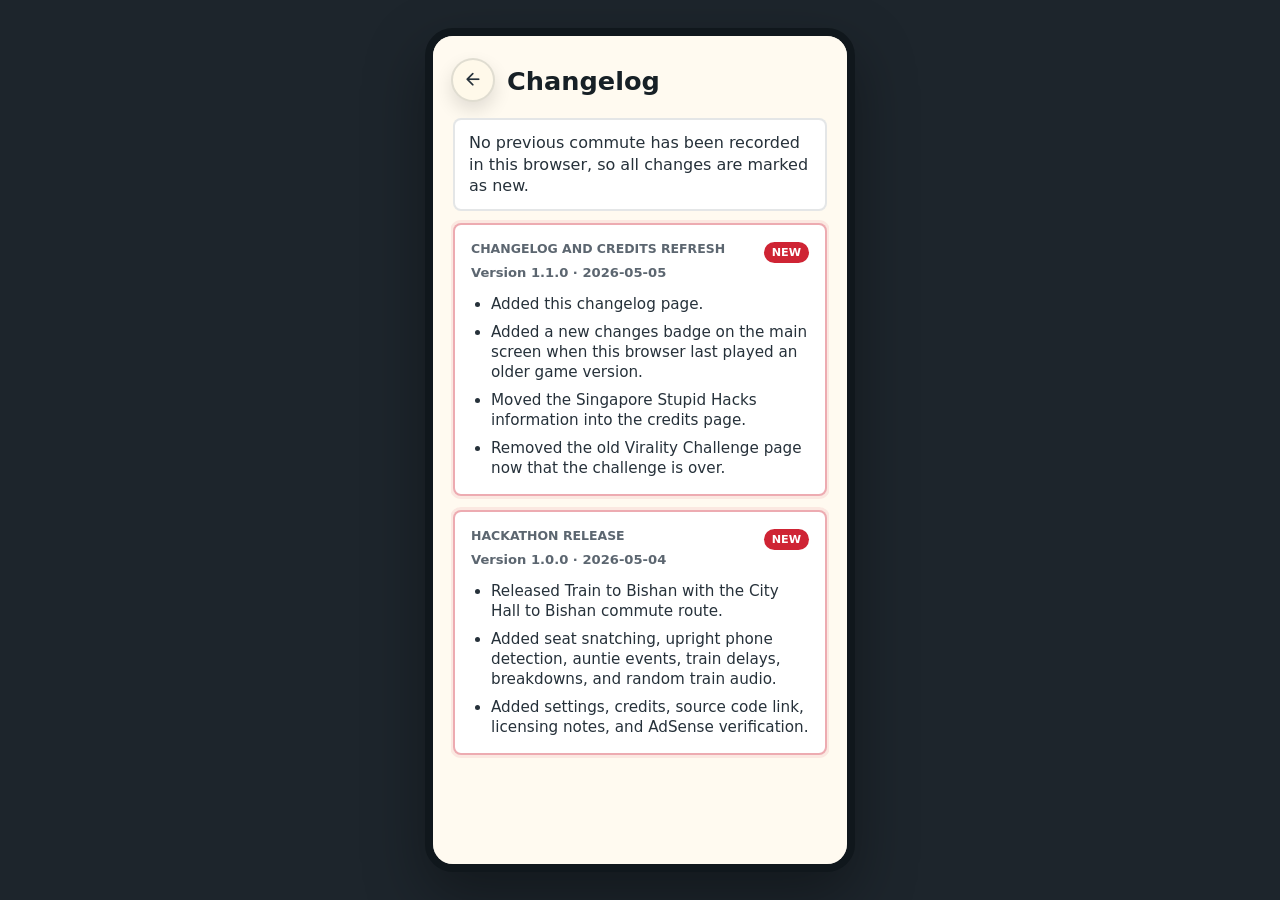
==== changelog.html @ c0b4711d "Add changelog page" ====
<!doctype html>
<html lang="en">
  <head>
    <meta charset="UTF-8" />
    <meta
      name="viewport"
      content="width=device-width, initial-scale=1.0, maximum-scale=1.0, user-scalable=no, viewport-fit=cover"
    />
    <title>Changelog - Train to Bishan</title>
    <script
      async
      src="https://pagead2.googlesyndication.com/pagead/js/adsbygoogle.js?client=ca-pub-7648547975816388"
      crossorigin="anonymous"
    ></script>
    <link rel="preconnect" href="https://fonts.googleapis.com" />
    <link rel="preconnect" href="https://fonts.gstatic.com" crossorigin />
    <link
      href="https://fonts.googleapis.com/css2?family=Material+Symbols+Rounded:opsz,wght,FILL,GRAD@24,600,0,0"
      rel="stylesheet"
    />
    <link
      href="https://fonts.googleapis.com/css2?family=Creepster&display=swap"
      rel="stylesheet"
    />
    <link rel="stylesheet" href="styles.css" />
  </head>
  <body>
    <main class="app-frame">
      <section class="credits-screen screen" aria-label="Train to Bishan changelog">
        <header class="settings-header">
          <a
            class="icon-button material-symbols-rounded menu-link"
            href="index.html"
            aria-label="Back to main screen"
          >
            arrow_back
          </a>
          <div>
            <h2>Changelog</h2>
          </div>
        </header>

        <div class="credits-content changelog-content">
          <p class="settings-note" id="changelogSummary">
            Loading changes...
          </p>
          <div class="changelog-list" id="changelogList"></div>
        </div>
      </section>
    </main>

    <script src="config/changelog.js"></script>
    <script src="changelog.js"></script>
  </body>
</html>
---- styles.css ----
:root {
  --ink: #172026;
  --muted: #5c6670;
  --paper: #f7f3eb;
  --platform: #d6d0c2;
  --track: #3a4046;
  --red: #cf2434;
  --green: #168060;
  --yellow: #f0c344;
  --blue: #276fbf;
  --panel: #fffaf0;
  --shadow: 0 18px 40px rgba(17, 24, 31, 0.22);
  font-family:
    Inter, ui-sans-serif, system-ui, -apple-system, BlinkMacSystemFont, "Segoe UI",
    sans-serif;
}

* {
  box-sizing: border-box;
}

html,
body {
  height: 100%;
  min-height: 100%;
  touch-action: manipulation;
  -webkit-text-size-adjust: 100%;
  text-size-adjust: 100%;
}

body {
  margin: 0;
  background: #1d252c;
  color: var(--ink);
  overflow: hidden;
}

button {
  border: 0;
  color: inherit;
  font: inherit;
  touch-action: manipulation;
  user-select: none;
  -webkit-user-select: none;
  -webkit-touch-callout: none;
}

.app-frame {
  position: relative;
  height: 100vh;
  height: 100svh;
  min-height: 0;
  overflow: hidden;
  touch-action: manipulation;
  background:
    linear-gradient(180deg, rgba(29, 37, 44, 0.15), rgba(29, 37, 44, 0.42)),
    var(--paper);
}

.device-indicator {
  position: absolute;
  top: max(16px, env(safe-area-inset-top));
  right: 16px;
  z-index: 30;
  display: grid;
  width: 44px;
  height: 44px;
  place-items: center;
  border: 2px solid rgba(38, 49, 58, 0.14);
  border-radius: 999px;
  background: rgba(255, 250, 240, 0.86);
  color: #26313a;
  box-shadow: 0 8px 18px rgba(0, 0, 0, 0.12);
  font-size: 1.45rem;
}

.material-symbols-rounded {
  font-family: "Material Symbols Rounded";
  font-style: normal;
  font-weight: normal;
  line-height: 1;
  letter-spacing: 0;
  text-transform: none;
  white-space: nowrap;
  word-wrap: normal;
  direction: ltr;
  font-feature-settings: "liga";
  -webkit-font-feature-settings: "liga";
  -webkit-font-smoothing: antialiased;
}

.screen[hidden],
.start-screen[hidden] {
  display: none !important;
}

.start-screen {
  display: grid;
  height: 100%;
  min-height: 0;
  align-content: center;
  justify-items: center;
  gap: 24px;
  padding: max(26px, env(safe-area-inset-top)) 20px max(22px, env(safe-area-inset-bottom));
  background:
    linear-gradient(180deg, rgba(23, 32, 38, 0.12), rgba(23, 32, 38, 0.36)),
    url("assets/city_hall_platform.png");
  background-position: center;
  background-size: cover;
  overflow: hidden;
  text-align: center;
}

.title-lockup {
  display: grid;
  gap: 10px;
  justify-items: center;
}

.title-lockup h1 {
  max-width: 8ch;
  margin: 0 auto;
  color: #fff2e2;
  font-family: Creepster, Impact, fantasy;
  font-size: clamp(3.3rem, 19vw, 5.8rem);
  font-weight: 400;
  letter-spacing: 0;
  line-height: 0.88;
  text-shadow:
    0 3px 0 rgba(23, 32, 38, 0.78),
    0 10px 24px rgba(159, 12, 28, 0.58),
    0 0 18px rgba(207, 36, 52, 0.42);
}

.title-lockup p {
  max-width: min(31ch, calc(100vw - 40px));
  margin: 0;
  color: #fffdf6;
  font-size: 1.05rem;
  font-weight: 850;
  line-height: 1.28;
  text-shadow: 0 2px 8px rgba(23, 32, 38, 0.72);
}

.nowrap {
  white-space: nowrap;
}

.start-screen > .primary {
  width: min(100%, 320px);
  padding: 0 18px;
}

.start-actions {
  display: grid;
  width: min(100%, 320px);
  gap: 10px;
}

.start-actions > .primary,
.start-actions > .secondary {
  width: 100%;
  padding: 0 18px;
}

.icon-text-button {
  display: inline-flex;
  align-items: center;
  justify-content: center;
  gap: 8px;
}

.icon-text-button .material-symbols-rounded {
  font-size: 1.25rem;
}

.menu-link {
  text-decoration: none;
}

.changelog-link {
  position: relative;
  min-height: 66px;
  line-height: 1.15;
  text-align: center;
}

.notification-badge {
  position: absolute;
  top: 8px;
  right: 10px;
  width: 12px;
  height: 12px;
  border: 2px solid #fffdf6;
  border-radius: 999px;
  background: var(--red);
  box-shadow: 0 0 0 3px rgba(207, 36, 52, 0.18);
}

.notification-badge[hidden] {
  display: none;
}

.post-link {
  width: 100%;
  margin-top: 12px;
  padding: 0 16px;
  text-align: center;
}

.settings-screen {
  display: grid;
  grid-template-rows: auto minmax(0, 1fr) auto;
  height: 100%;
  min-height: 0;
  overflow: hidden;
  padding: max(22px, env(safe-area-inset-top)) 18px max(18px, env(safe-area-inset-bottom));
  background: var(--panel);
}

.settings-header {
  display: grid;
  grid-template-columns: 44px 1fr;
  align-items: center;
  gap: 12px;
  padding-bottom: 14px;
}

.settings-header h2 {
  margin: 4px 0 0;
  font-size: 1.6rem;
  line-height: 1;
}

.icon-button {
  display: grid;
  width: 44px;
  height: 44px;
  place-items: center;
  border: 2px solid rgba(38, 49, 58, 0.14);
  border-radius: 999px;
  background: #fff9ea;
  color: #26313a;
  box-shadow: 0 8px 18px rgba(0, 0, 0, 0.12);
  font-size: 1.35rem;
}

.settings-form {
  display: grid;
  gap: 14px;
  min-height: 0;
  overflow-y: auto;
  padding: 2px 2px 18px;
}

.settings-form fieldset {
  display: grid;
  gap: 10px;
  margin: 0;
  padding: 14px;
  border: 2px solid rgba(38, 49, 58, 0.12);
  border-radius: 8px;
  background: #ffffff;
}

.settings-note {
  margin: 0;
  padding: 12px 14px;
  border: 2px solid rgba(38, 49, 58, 0.12);
  border-radius: 8px;
  background: #ffffff;
  color: #33404a;
  font-size: 0.88rem;
  font-weight: 650;
  line-height: 1.35;
}

.settings-form legend {
  padding: 0 4px;
  color: var(--muted);
  font-size: 0.78rem;
  font-weight: 900;
  text-transform: uppercase;
}

.settings-form label {
  display: grid;
  grid-template-columns: minmax(0, 1fr) 86px 38px;
  align-items: center;
  gap: 8px;
  color: #33404a;
  font-size: 0.9rem;
  font-weight: 750;
}

.settings-form input {
  width: 100%;
  min-height: 40px;
  padding: 0 8px;
  border: 2px solid rgba(38, 49, 58, 0.16);
  border-radius: 6px;
  background: #fffaf0;
  color: var(--ink);
  font: inherit;
  text-align: right;
}

.settings-form small {
  color: var(--muted);
  font-size: 0.76rem;
  font-weight: 850;
  text-transform: uppercase;
}

.advanced-settings {
  display: grid;
  gap: 10px;
}

.advanced-settings summary {
  min-height: 42px;
  padding: 10px 12px;
  border: 2px solid rgba(38, 49, 58, 0.12);
  border-radius: 8px;
  background: transparent;
  color: #26313a;
  font-weight: 850;
  list-style-position: inside;
  cursor: pointer;
}

.advanced-settings-body {
  display: grid;
  gap: 10px;
  padding-top: 4px;
}

.advanced-settings-body p {
  margin: 0;
  color: #33404a;
  font-size: 0.84rem;
  font-weight: 650;
  line-height: 1.35;
}

.station-duration-settings,
.audio-preview-row {
  display: grid;
  gap: 10px;
}

.audio-preview-row {
  grid-template-columns: minmax(0, 1fr) 44px;
  align-items: center;
}

.audio-preview-row label {
  min-width: 0;
}

.preview-button {
  display: grid;
  width: 44px;
  height: 44px;
  place-items: center;
  border: 2px solid rgba(38, 49, 58, 0.14);
  border-radius: 999px;
  background: #fff9ea;
  color: #26313a;
  box-shadow: 0 6px 14px rgba(0, 0, 0, 0.12);
  font-size: 1.35rem;
}

.preview-button.active {
  background: #26313a;
  color: #fff9ea;
}

.upright-visual {
  display: grid;
  grid-template-columns: 1fr 1fr;
  gap: 10px;
}

.upright-card {
  display: grid;
  justify-items: center;
  gap: 6px;
  min-width: 0;
  padding: 12px 8px;
  border: 2px solid rgba(38, 49, 58, 0.12);
  border-radius: 8px;
  background: #fffaf0;
  color: #26313a;
  text-align: center;
}

.upright-card strong {
  font-size: 0.9rem;
  font-weight: 900;
}

.upright-card small {
  font-size: 0.7rem;
  line-height: 1.15;
  text-transform: none;
}

.upright-card img {
  display: block;
  width: min(100%, 116px);
  height: 76px;
  object-fit: contain;
}

.upright-tester {
  display: grid;
  grid-template-columns: minmax(0, 1fr) auto;
  align-items: center;
  gap: 10px;
}

.upright-test-status {
  min-width: 96px;
  padding: 8px 10px;
  border-radius: 999px;
  background: rgba(22, 128, 96, 0.14);
  color: #116c50;
  font-size: 0.82rem;
  font-weight: 900;
  text-align: center;
}

.upright-test-status.not-upright {
  background: rgba(207, 36, 52, 0.14);
  color: #a31826;
}

.settings-actions {
  display: grid;
  grid-template-columns: 1fr 1fr;
  gap: 10px;
  padding-top: 12px;
}

.settings-actions > button {
  padding: 0 14px;
}

.credits-screen {
  display: grid;
  grid-template-rows: auto minmax(0, 1fr);
  height: 100%;
  min-height: 0;
  overflow: hidden;
  padding: max(22px, env(safe-area-inset-top)) 18px max(18px, env(safe-area-inset-bottom));
  background: var(--panel);
}

.credits-content {
  display: grid;
  align-content: start;
  gap: 14px;
  min-height: 0;
  overflow-y: auto;
  padding: 2px 2px 18px;
}

.credits-content section {
  padding: 16px;
  border: 2px solid rgba(38, 49, 58, 0.12);
  border-radius: 8px;
  background: #ffffff;
}

.credits-content h3 {
  margin: 0 0 8px;
  color: var(--muted);
  font-size: 0.78rem;
  font-weight: 900;
  text-transform: uppercase;
}

.credits-content p {
  margin: 0;
  color: #26313a;
  font-size: 1rem;
  font-weight: 500;
  line-height: 1.35;
}

.credits-content p + p {
  margin-top: 10px;
}

.credits-content a:not(.primary):not(.secondary) {
  color: var(--red);
  text-decoration-thickness: 2px;
  text-underline-offset: 3px;
}

.changelog-content {
  gap: 12px;
}

.changelog-list {
  display: grid;
  gap: 14px;
}

.changelog-entry.is-new {
  border-color: rgba(207, 36, 52, 0.38);
  box-shadow: 0 0 0 3px rgba(207, 36, 52, 0.08);
}

.changelog-entry-header {
  display: flex;
  align-items: center;
  justify-content: space-between;
  gap: 10px;
}

.new-pill {
  flex: 0 0 auto;
  padding: 4px 8px;
  border-radius: 999px;
  background: var(--red);
  color: white;
  font-size: 0.7rem;
  font-weight: 900;
  text-transform: uppercase;
}

.changelog-meta {
  margin-top: 0 !important;
  color: var(--muted) !important;
  font-size: 0.82rem !important;
  font-weight: 800 !important;
}

.changelog-entry ul {
  display: grid;
  gap: 8px;
  margin: 12px 0 0;
  padding-left: 20px;
  color: #26313a;
  font-size: 0.95rem;
  font-weight: 500;
  line-height: 1.32;
}

.success-screen {
  position: relative;
  display: grid;
  height: 100%;
  min-height: 0;
  align-content: center;
  justify-items: center;
  gap: 28px;
  padding: max(34px, env(safe-area-inset-top)) 22px max(24px, env(safe-area-inset-bottom));
  overflow: hidden;
  background:
    linear-gradient(180deg, rgba(255, 250, 240, 0.82), rgba(255, 250, 240, 0.96)),
    url("assets/mrt_interior.jpg");
  background-position: center;
  background-size: cover;
  text-align: center;
}

.success-copy {
  position: relative;
  z-index: 2;
  display: grid;
  justify-items: center;
  gap: 12px;
}

.success-copy h2 {
  max-width: 8ch;
  margin: 0;
  font-size: clamp(3rem, 16vw, 5rem);
  line-height: 0.88;
}

.success-copy p {
  max-width: 28ch;
  margin: 0;
  color: #33404a;
  font-size: 1.05rem;
  font-weight: 850;
  line-height: 1.35;
}

.success-screen > .primary {
  position: relative;
  z-index: 2;
  width: min(100%, 320px);
  padding: 0 18px;
  background: var(--green);
  box-shadow: 0 10px 18px rgba(22, 128, 96, 0.24);
}

.confetti {
  position: absolute;
  inset: 0;
  z-index: 1;
  overflow: hidden;
  pointer-events: none;
}

.confetti span {
  position: absolute;
  top: -10%;
  left: calc(var(--x) * 1%);
  width: 10px;
  height: 18px;
  border-radius: 3px;
  background: var(--c);
  animation: confetti-fall var(--d) linear infinite;
  animation-delay: var(--delay);
  transform: rotate(var(--r));
}

.confetti span:nth-child(1) {
  --x: 8;
  --c: #cf2434;
  --d: 4.8s;
  --delay: -0.2s;
  --r: 14deg;
}

.confetti span:nth-child(2) {
  --x: 17;
  --c: #f0c344;
  --d: 5.4s;
  --delay: -1.8s;
  --r: -24deg;
}

.confetti span:nth-child(3) {
  --x: 26;
  --c: #168060;
  --d: 4.4s;
  --delay: -1s;
  --r: 31deg;
}

.confetti span:nth-child(4) {
  --x: 35;
  --c: #276fbf;
  --d: 5.9s;
  --delay: -2.8s;
  --r: 9deg;
}

.confetti span:nth-child(5) {
  --x: 44;
  --c: #cf2434;
  --d: 5.1s;
  --delay: -3.2s;
  --r: -38deg;
}

.confetti span:nth-child(6) {
  --x: 53;
  --c: #f0c344;
  --d: 4.7s;
  --delay: -2s;
  --r: 45deg;
}

.confetti span:nth-child(7) {
  --x: 62;
  --c: #168060;
  --d: 5.7s;
  --delay: -0.8s;
  --r: -16deg;
}

.confetti span:nth-child(8) {
  --x: 71;
  --c: #276fbf;
  --d: 4.9s;
  --delay: -3.6s;
  --r: 22deg;
}

.confetti span:nth-child(9) {
  --x: 80;
  --c: #cf2434;
  --d: 5.3s;
  --delay: -1.4s;
  --r: -31deg;
}

.confetti span:nth-child(10) {
  --x: 88;
  --c: #f0c344;
  --d: 4.6s;
  --delay: -2.4s;
  --r: 18deg;
}

.confetti span:nth-child(11) {
  --x: 95;
  --c: #168060;
  --d: 5.8s;
  --delay: -4s;
  --r: -12deg;
}

.confetti span:nth-child(12) {
  --x: 3;
  --c: #276fbf;
  --d: 5.2s;
  --delay: -3s;
  --r: 36deg;
}

@keyframes confetti-fall {
  0% {
    transform: translate3d(-12px, -20%, 0) rotate(var(--r));
  }

  100% {
    transform: translate3d(18px, 120vh, 0) rotate(calc(var(--r) + 540deg));
  }
}

.game {
  position: relative;
  display: grid;
  grid-template-rows: minmax(0, 1fr) auto;
  height: 100%;
  min-height: 0;
  overflow: hidden;
  background: var(--paper);
}

.game.rush-shake {
  animation: rush-screen-shake 180ms cubic-bezier(0.36, 0.07, 0.19, 0.97);
}

.game.auntie-shake {
  animation: auntie-screen-shake 140ms linear infinite;
}

@keyframes rush-screen-shake {
  0%,
  100% {
    transform: translate3d(0, 0, 0);
  }

  18% {
    transform: translate3d(-5px, 2px, 0) rotate(-0.35deg);
  }

  36% {
    transform: translate3d(6px, -2px, 0) rotate(0.4deg);
  }

  54% {
    transform: translate3d(-4px, -1px, 0) rotate(-0.25deg);
  }

  72% {
    transform: translate3d(3px, 1px, 0) rotate(0.18deg);
  }
}

@keyframes auntie-screen-shake {
  0%,
  100% {
    transform: translate3d(0, 0, 0);
  }

  25% {
    transform: translate3d(var(--auntie-shake-x), var(--auntie-shake-y-neg), 0);
  }

  50% {
    transform: translate3d(var(--auntie-shake-x-neg), var(--auntie-shake-y), 0);
  }

  75% {
    transform: translate3d(var(--auntie-shake-y), var(--auntie-shake-x-neg), 0);
  }
}

.scene {
  position: relative;
  isolation: isolate;
  min-height: 0;
  overflow: hidden;
  background: linear-gradient(180deg, rgba(255, 250, 240, 0.08), rgba(23, 32, 38, 0.16));
}

.scene::before {
  position: absolute;
  inset: 0;
  z-index: 0;
  background: linear-gradient(180deg, rgba(255, 250, 240, 0.04), rgba(23, 32, 38, 0.18));
  content: "";
  pointer-events: none;
}

.scene::after {
  position: absolute;
  inset: 0;
  z-index: 2;
  background-image: url("assets/city_hall_platform.png");
  background-position: center;
  background-size: cover;
  content: "";
  pointer-events: none;
}

.scene.doors-open::after {
  background-image: url("assets/city_hall_platform_doors_open.png");
}

.station-sign {
  position: absolute;
  top: max(18px, env(safe-area-inset-top));
  left: 50%;
  z-index: 8;
  display: flex;
  align-items: center;
  gap: 8px;
  padding: 8px 12px;
  border: 2px solid #26313a;
  border-radius: 6px;
  background: #fff9ea;
  box-shadow: 0 8px 18px rgba(0, 0, 0, 0.16);
  font-size: 0.95rem;
  font-weight: 800;
  transform: translateX(-50%);
}

.line-code {
  display: inline-flex;
  align-items: center;
  min-height: 28px;
  padding: 0 8px;
  border-radius: 4px;
  background: var(--red);
  color: white;
  font-size: 0.8rem;
  letter-spacing: 0;
}

.status-ribbon {
  padding: 10px 12px;
  border-radius: 6px;
  background: rgba(23, 32, 38, 0.86);
  color: #fffdf6;
  font-size: 0.9rem;
  font-weight: 750;
}

.status-ribbon.success {
  background: var(--green);
}

.status-ribbon.danger {
  background: var(--red);
}

.status-text {
  position: absolute;
  top: max(74px, calc(env(safe-area-inset-top) + 68px));
  left: 50%;
  z-index: 60;
  width: min(calc(100% - 32px), 380px);
  padding: 14px 16px;
  border-radius: 8px;
  background: rgba(23, 32, 38, 0.94);
  color: #fffdf6;
  box-shadow: 0 16px 36px rgba(0, 0, 0, 0.28);
  font-size: 1rem;
  font-weight: 900;
  line-height: 1.25;
  text-align: center;
  opacity: 0;
  pointer-events: none;
  transform: translate(-50%, -12px);
  transition:
    opacity 420ms ease,
    transform 420ms ease;
}

.status-text.success {
  background: rgba(22, 128, 96, 0.96);
}

.status-text.danger {
  background: rgba(207, 36, 52, 0.96);
}

.status-text.visible {
  opacity: 1;
  transform: translate(-50%, 0);
}

.status-text[hidden] {
  display: none;
}

.skip-button {
  position: absolute;
  top: 50%;
  right: max(12px, env(safe-area-inset-right));
  z-index: 70;
  display: grid;
  width: 48px;
  height: 48px;
  place-items: center;
  border: 2px solid rgba(38, 49, 58, 0.16);
  border-radius: 999px;
  background: rgba(255, 250, 240, 0.92);
  color: #26313a;
  box-shadow: 0 10px 22px rgba(0, 0, 0, 0.22);
  font-size: 1.55rem;
  transform: translateY(-50%);
}

.skip-button:disabled {
  opacity: 0.42;
}

.skip-button[hidden] {
  display: none;
}

.sleep-dim {
  position: absolute;
  inset: 0;
  z-index: 55;
  background: #000;
  opacity: 0;
  pointer-events: none;
}

.auntie-vignette {
  position: absolute;
  inset: 0;
  z-index: 54;
  background:
    radial-gradient(
      circle at center,
      rgba(207, 36, 52, 0) 38%,
      rgba(207, 36, 52, 0.34) 72%,
      rgba(143, 15, 31, 0.72) 100%
    ),
    rgba(207, 36, 52, 0.12);
  opacity: 0;
  pointer-events: none;
  transition: opacity 160ms linear;
}

.train {
  position: absolute;
  inset: 0;
  z-index: 1;
  background-image: url("assets/mrt_train.png");
  background-position: center;
  background-size: cover;
  transform: translateX(-105%);
  transition: transform 4000ms cubic-bezier(0.22, 0.9, 0.25, 1);
  will-change: transform;
}

.train.approaching,
.train.arrived {
  transform: translateX(0);
}

.train.boarding {
  background-image: url("assets/mrt_train_doors_open.png");
}

.train > * {
  display: none;
}

.train.boarding .door.left {
  transform: translateX(-28px);
}

.train.boarding .door.right {
  transform: translateX(28px);
}

.train-light {
  position: absolute;
  right: -14px;
  bottom: 44px;
  width: 22px;
  height: 22px;
  border-radius: 50%;
  background: var(--yellow);
  box-shadow: 0 0 26px 10px rgba(240, 195, 68, 0.4);
}

.train-car {
  position: absolute;
  inset: 0;
  overflow: hidden;
  border: 3px solid #26313a;
  border-radius: 8px 22px 8px 8px;
  background: linear-gradient(180deg, #f2f6f4 0 25%, #d9e1e0 25% 100%);
  box-shadow: var(--shadow);
}

.train-car::before {
  position: absolute;
  top: 44px;
  left: 0;
  right: 0;
  height: 10px;
  background: var(--red);
  content: "";
}

.train-car::after {
  position: absolute;
  right: 24px;
  bottom: 14px;
  width: 130px;
  height: 12px;
  border-radius: 999px;
  background: #434c54;
  box-shadow: -360px 0 0 #434c54;
  content: "";
}

.window {
  position: absolute;
  top: 18px;
  left: 36px;
  width: 134px;
  height: 46px;
  border: 3px solid #26313a;
  border-radius: 6px;
  background: linear-gradient(135deg, #91c7db, #e4f4f4);
}

.window.small {
  left: auto;
  right: 42px;
  width: 112px;
}

.door {
  position: absolute;
  top: 16px;
  bottom: 18px;
  width: 92px;
  border: 3px solid #26313a;
  background: linear-gradient(180deg, #eef3f1 0 23%, #c8d1d0 23%);
  transition: transform 520ms ease;
}

.door::before {
  position: absolute;
  top: 8px;
  left: 12px;
  right: 12px;
  height: 42px;
  border: 3px solid #26313a;
  border-radius: 5px;
  background: linear-gradient(135deg, #86bdd2, #d9f3ee);
  content: "";
}

.door.left {
  left: 236px;
  border-radius: 6px 0 0 6px;
}

.door.right {
  left: 328px;
  border-radius: 0 6px 6px 0;
}

.platform-line {
  position: absolute;
  left: 0;
  right: 0;
  bottom: 27%;
  display: none;
  height: 16px;
  background: repeating-linear-gradient(90deg, var(--yellow) 0 48px, transparent 48px 72px);
  box-shadow: 0 10px 0 rgba(32, 35, 37, 0.16);
}

.queue {
  position: absolute;
  left: 8%;
  right: 8%;
  bottom: 16%;
  display: none;
  justify-content: center;
  align-items: end;
  gap: clamp(8px, 3vw, 18px);
  transition:
    transform 420ms ease,
    opacity 320ms ease;
}

.queue.rushing {
  transform: translateY(-12px) scale(1.03);
}

.queue.hidden {
  opacity: 0;
}

.commuter {
  position: relative;
  width: 28px;
  height: 74px;
  border-radius: 14px 14px 8px 8px;
  background: var(--blue);
  box-shadow: 0 10px 18px rgba(0, 0, 0, 0.16);
}

.commuter::before {
  position: absolute;
  top: -23px;
  left: 5px;
  width: 18px;
  height: 18px;
  border-radius: 50%;
  background: #8f5c46;
  content: "";
}

.commuter::after {
  position: absolute;
  left: 7px;
  right: 7px;
  bottom: -18px;
  height: 22px;
  border-radius: 6px;
  background: #2f3439;
  content: "";
}

.commuter.player {
  width: 34px;
  height: 84px;
  background: var(--green);
}

.commuter.bag {
  background: #7d5fbc;
}

.commuter.bag::after {
  right: -8px;
  bottom: 6px;
  left: auto;
  width: 14px;
  height: 22px;
  border-radius: 4px;
  background: #2d2838;
}

.commuter.cap {
  background: #d86f45;
}

.commuter.cap::before {
  box-shadow: 7px -3px 0 -3px #24313a;
}

.commuter.tote {
  background: #5c8b8b;
}

.train-interior {
  position: absolute;
  inset: 0;
  z-index: 4;
  background:
    linear-gradient(180deg, rgba(23, 32, 38, 0.08), rgba(23, 32, 38, 0.18)),
    url("assets/mrt_interior.jpg");
  background-position: center;
  background-size: cover;
}

.train-interior[hidden] {
  display: none;
}

.auntie-event {
  position: absolute;
  top: 10%;
  bottom: 0;
  z-index: 7;
  display: flex;
  width: min(46%, 220px);
  align-items: end;
  opacity: 0;
  pointer-events: none;
  transition:
    opacity 420ms ease,
    transform var(--auntie-slide-duration, 2200ms) cubic-bezier(0.22, 0.82, 0.26, 1);
}

.auntie-event.from-left {
  left: 0;
  justify-content: flex-start;
  transform: translateX(-112%);
}

.auntie-event.from-right {
  right: 0;
  justify-content: flex-end;
  transform: translateX(112%);
}

.auntie-event.visible {
  opacity: 1;
  transform: translateX(0);
}

.auntie-event img {
  max-width: 100%;
  max-height: 82%;
  object-fit: contain;
  filter: drop-shadow(0 16px 22px rgba(0, 0, 0, 0.28));
}

.auntie-event[hidden] {
  display: none;
}

.hud {
  display: grid;
  align-content: start;
  gap: 14px;
  min-height: 0;
  padding: 18px 18px max(18px, env(safe-area-inset-bottom));
  background: var(--panel);
  box-shadow: 0 -16px 30px rgba(0, 0, 0, 0.16);
}

.station-segment {
  display: grid;
  grid-template-columns: minmax(78px, auto) 1fr minmax(78px, auto);
  align-items: center;
  gap: 10px;
  color: var(--muted);
  font-size: 0.78rem;
  font-weight: 900;
  text-transform: uppercase;
}

.station-segment > span:last-child {
  text-align: right;
}

.segment-track {
  height: 8px;
  overflow: hidden;
  border-radius: 999px;
  background: #d7d1c4;
}

.segment-track span {
  display: block;
  width: 0%;
  height: 100%;
  border-radius: inherit;
  background: linear-gradient(90deg, #b91f2d, #e54555);
  transition: width 180ms linear;
}

.meters {
  display: grid;
  grid-template-columns: 1fr;
  gap: 10px;
}

.meters[hidden] {
  display: none;
}

.meters.single {
  grid-template-columns: 1fr;
}

.meter {
  min-width: 0;
  padding: 13px 14px;
  border: 2px solid rgba(38, 49, 58, 0.12);
  border-radius: 8px;
  background: #ffffff;
}

.meter[hidden] {
  display: none;
}

.meter span {
  display: block;
  color: var(--muted);
  font-size: 0.76rem;
  font-weight: 800;
  text-transform: uppercase;
}

.meter strong {
  display: block;
  margin-top: 4px;
  font-size: clamp(1.25rem, 8vw, 2.35rem);
  line-height: 1;
}

.message {
  min-height: 48px;
  margin: 0;
  color: #33404a;
  font-size: 1rem;
  font-weight: 720;
  line-height: 1.35;
}

.actions {
  display: grid;
  grid-template-columns: 1fr;
  gap: 10px;
  margin-top: auto;
}

.primary,
.secondary,
.sensor-fallback {
  min-height: 54px;
  border-radius: 8px;
  font-weight: 850;
  letter-spacing: 0;
}

.primary {
  background: var(--red);
  color: white;
  box-shadow: 0 10px 18px rgba(207, 36, 52, 0.25);
}

.primary:active {
  transform: translateY(2px);
}

.action-button {
  position: relative;
  overflow: hidden;
  min-height: 82px;
  border: 3px solid transparent;
  background: var(--green);
  font-size: 1.35rem;
  box-shadow: 0 12px 22px rgba(22, 128, 96, 0.26);
  user-select: none;
  -webkit-user-select: none;
  -webkit-touch-callout: none;
}

.action-button[data-action="rush"] {
  border-color: #ffb000;
  background: linear-gradient(180deg, #ffe45c 0%, #ffb000 48%, #ff7a00 100%);
  color: #172026;
  box-shadow:
    0 0 0 4px rgba(255, 176, 0, 0.24),
    0 14px 28px rgba(255, 122, 0, 0.38);
}

.action-button[data-action="rush"]::before,
.action-button[data-action="rush"]::after {
  position: absolute;
  right: 18px;
  bottom: 14px;
  left: 18px;
  height: 8px;
  border-radius: 999px;
  content: "";
}

.action-button[data-action="rush"]::before {
  background: rgba(23, 32, 38, 0.2);
}

.action-button[data-action="rush"]::after {
  width: calc(100% - 36px);
  background: linear-gradient(90deg, #8f0f1f, #cf2434);
  transform: scaleX(var(--seat-progress-ratio, 0));
  transform-origin: left center;
  transition: transform 120ms linear;
}

.action-button.seat-ready {
  border-color: #f0c344;
  box-shadow: 0 0 0 4px rgba(240, 195, 68, 0.22), 0 12px 22px rgba(22, 128, 96, 0.26);
}

.action-button[data-action="rush"].seat-ready::after {
  background: linear-gradient(90deg, #137457, #24a77b);
}

.action-button[data-action="sleep"] {
  border-color: #f7f3eb;
  background: linear-gradient(180deg, #1f2933, #0d1116);
  color: #fffaf0;
  touch-action: none;
  box-shadow:
    0 0 0 4px rgba(23, 32, 38, 0.22),
    0 14px 28px rgba(0, 0, 0, 0.34);
}

.action-button[data-action="walk"] {
  border-color: #f0c344;
  background: linear-gradient(180deg, #26313a, #172026);
  color: #fffdf6;
  box-shadow:
    0 0 0 4px rgba(240, 195, 68, 0.18),
    0 14px 28px rgba(0, 0, 0, 0.3);
}

.action-button:disabled {
  background: #8b949b;
  color: #f2f4f3;
  box-shadow: none;
}

.action-button:disabled:active {
  transform: none;
}

.secondary {
  background: #26313a;
  color: white;
}

.secondary.compact {
  min-height: 44px;
  background: #3f4a52;
  font-size: 0.92rem;
}

.sensor-fallback {
  justify-self: center;
  min-height: 40px;
  padding: 0 12px;
  background: transparent;
  color: var(--muted);
  font-size: 0.82rem;
  text-decoration: underline;
}

.upright-overlay {
  position: absolute;
  inset: 0;
  z-index: 80;
  display: grid;
  align-content: center;
  justify-items: center;
  gap: 18px;
  padding: 24px;
  background: rgba(23, 32, 38, 0.68);
  color: white;
  font-size: clamp(1.5rem, 8vw, 3rem);
  font-weight: 900;
  text-align: center;
  pointer-events: none;
}

.upright-overlay[hidden] {
  display: none;
}

.upright-overlay img {
  width: min(76%, 280px);
  max-height: 48vh;
  object-fit: contain;
  filter: drop-shadow(0 12px 22px rgba(0, 0, 0, 0.35));
}

.arrival-pulse .station-sign {
  animation: pulse 700ms ease alternate infinite;
}

@keyframes pulse {
  from {
    transform: translate(-50%, 0);
  }

  to {
    transform: translate(-50%, -3px);
  }
}

@media (min-width: 760px) {
  body {
    display: grid;
    min-height: 100vh;
    place-items: center;
    overflow: auto;
    padding: 28px;
  }

  .app-frame {
    width: min(430px, 100%);
    height: min(880px, calc(100vh - 56px));
    min-height: 0;
    overflow: hidden;
    border: 8px solid #10171c;
    border-radius: 28px;
    box-shadow: 0 24px 60px rgba(0, 0, 0, 0.35);
  }

  .game,
  .start-screen,
  .success-screen {
    height: 100%;
    min-height: 0;
  }
}

@media (max-height: 690px) {
  .game {
    grid-template-rows: minmax(0, 1fr) auto;
  }

  .hud {
    gap: 10px;
    padding-top: 12px;
  }

  .message {
    min-height: 38px;
    font-size: 0.94rem;
  }

  .action-button {
    min-height: 62px;
  }
}
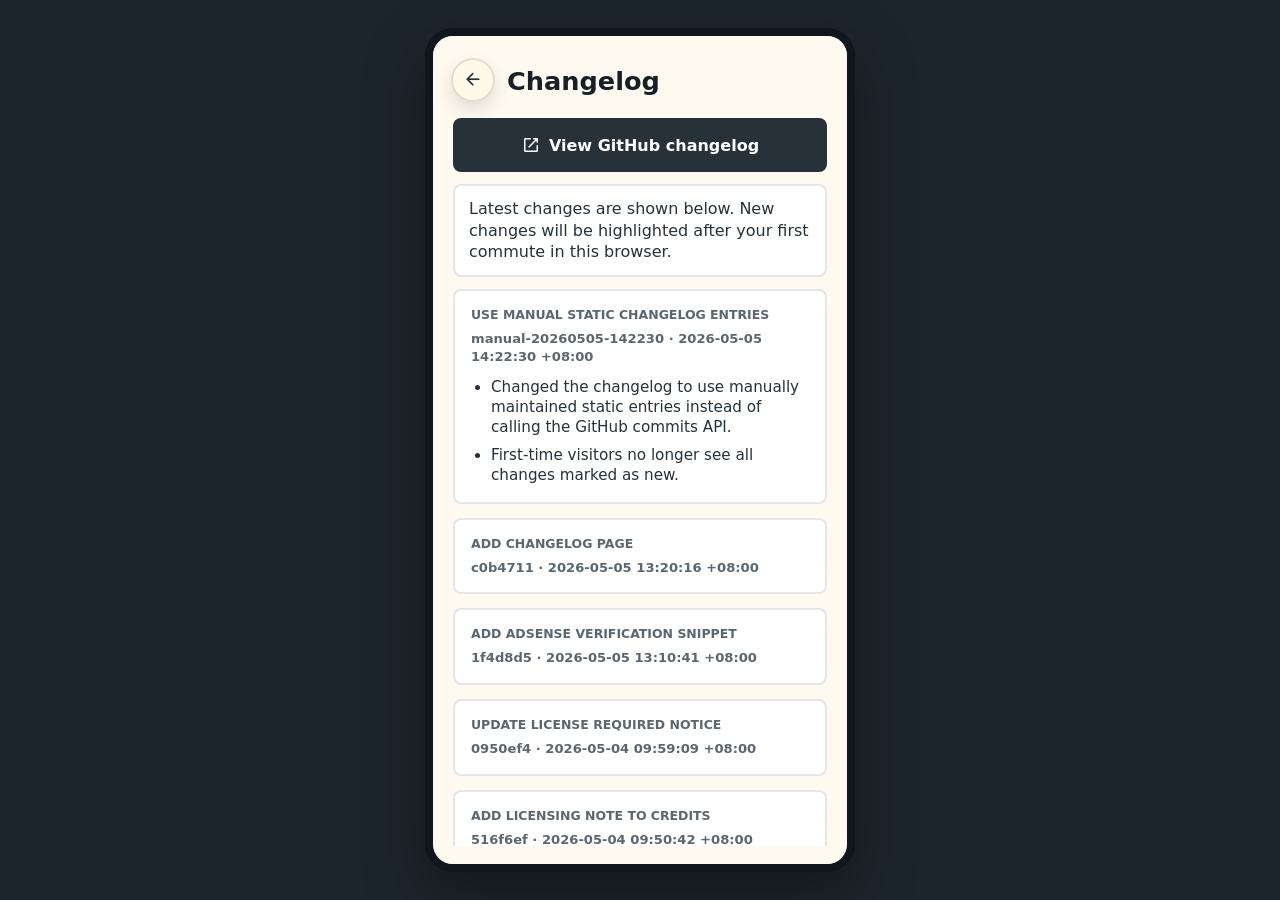
==== commit 8a05768f: "Add GitHub changelog link" ====
--- a/changelog.html
+++ b/changelog.html
@@ -41,6 +41,15 @@
         </header>
 
         <div class="credits-content changelog-content">
+          <a
+            class="secondary icon-text-button menu-link changelog-repo-link"
+            href="https://github.com/YJJcoolcool/Train-To-Bishan/commits/main/"
+            target="_blank"
+            rel="noopener noreferrer"
+          >
+            <span class="material-symbols-rounded" aria-hidden="true">open_in_new</span>
+            View GitHub changelog
+          </a>
           <p class="settings-note" id="changelogSummary">
             Loading changes...
           </p>
--- a/styles.css
+++ b/styles.css
@@ -501,6 +501,12 @@
 
 .changelog-content {
   gap: 12px;
+}
+
+.changelog-repo-link {
+  width: 100%;
+  min-height: 48px;
+  padding: 0 14px;
 }
 
 .changelog-list {
